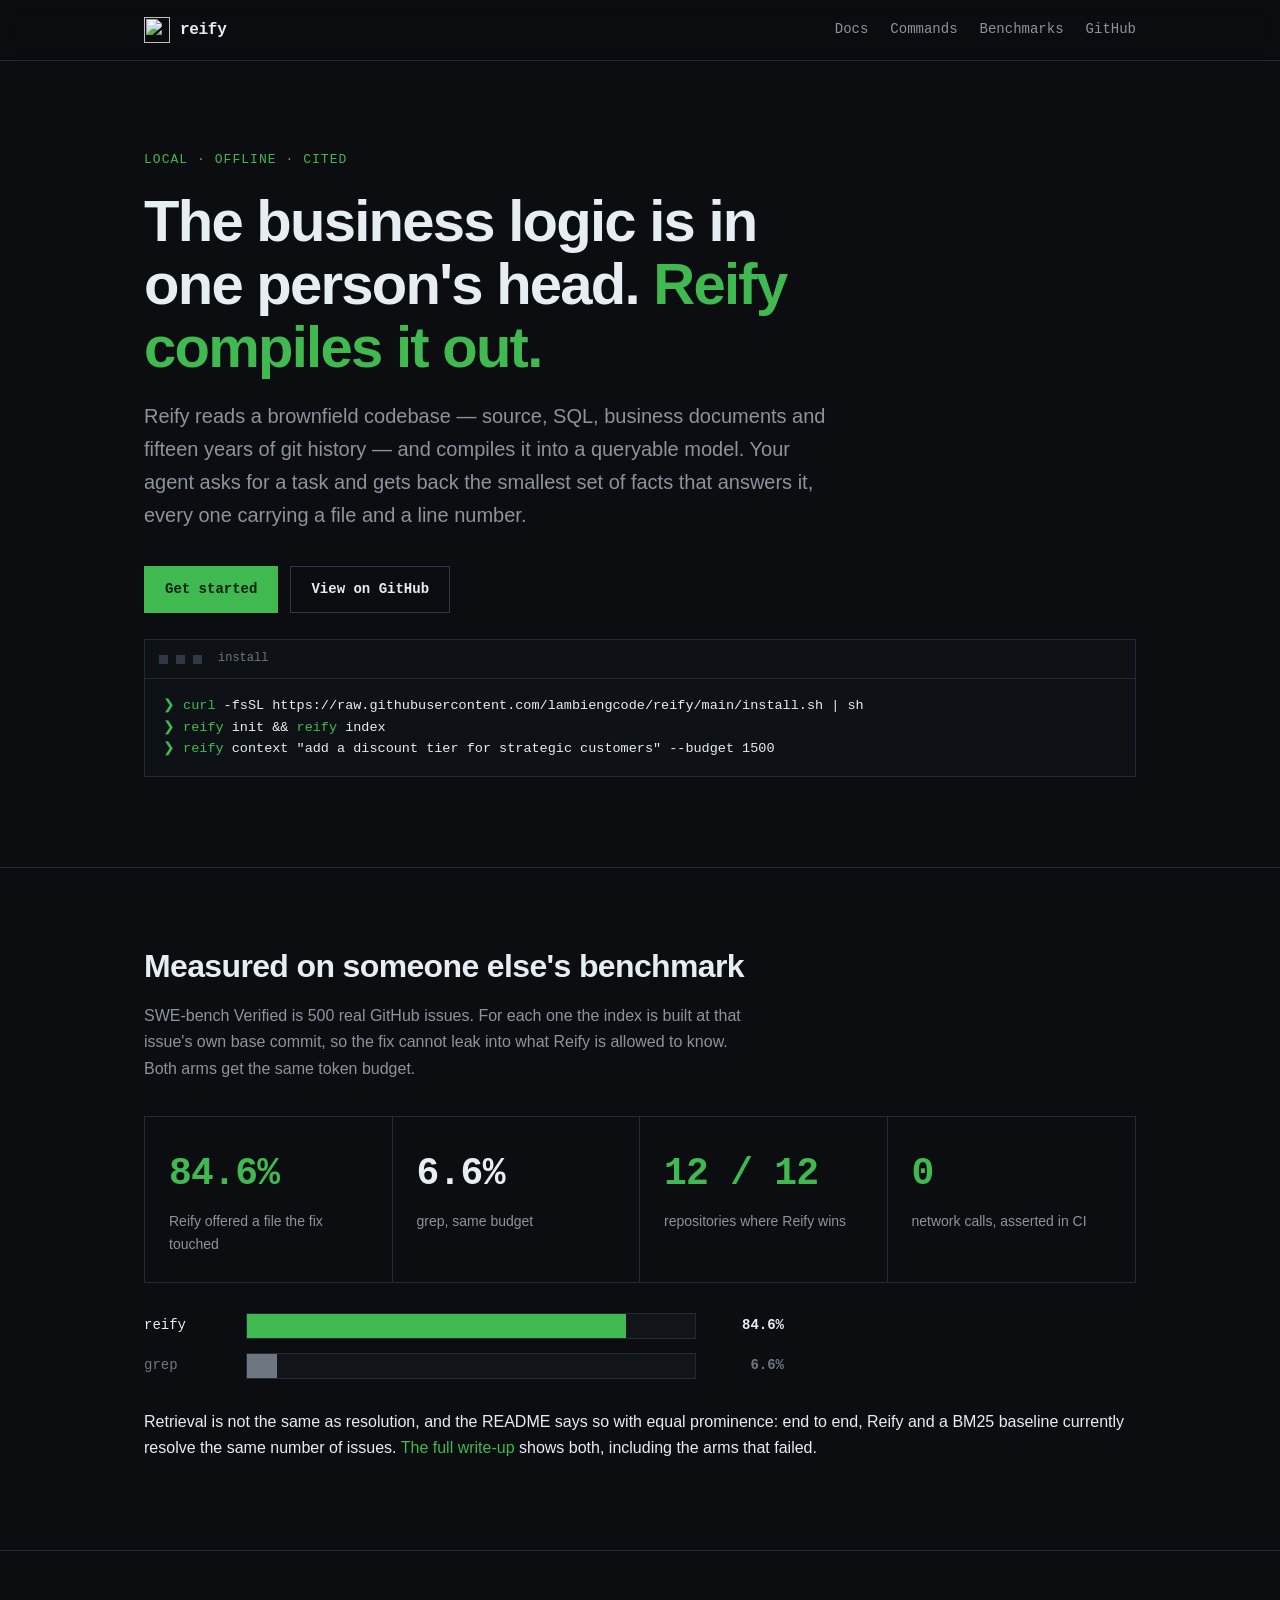
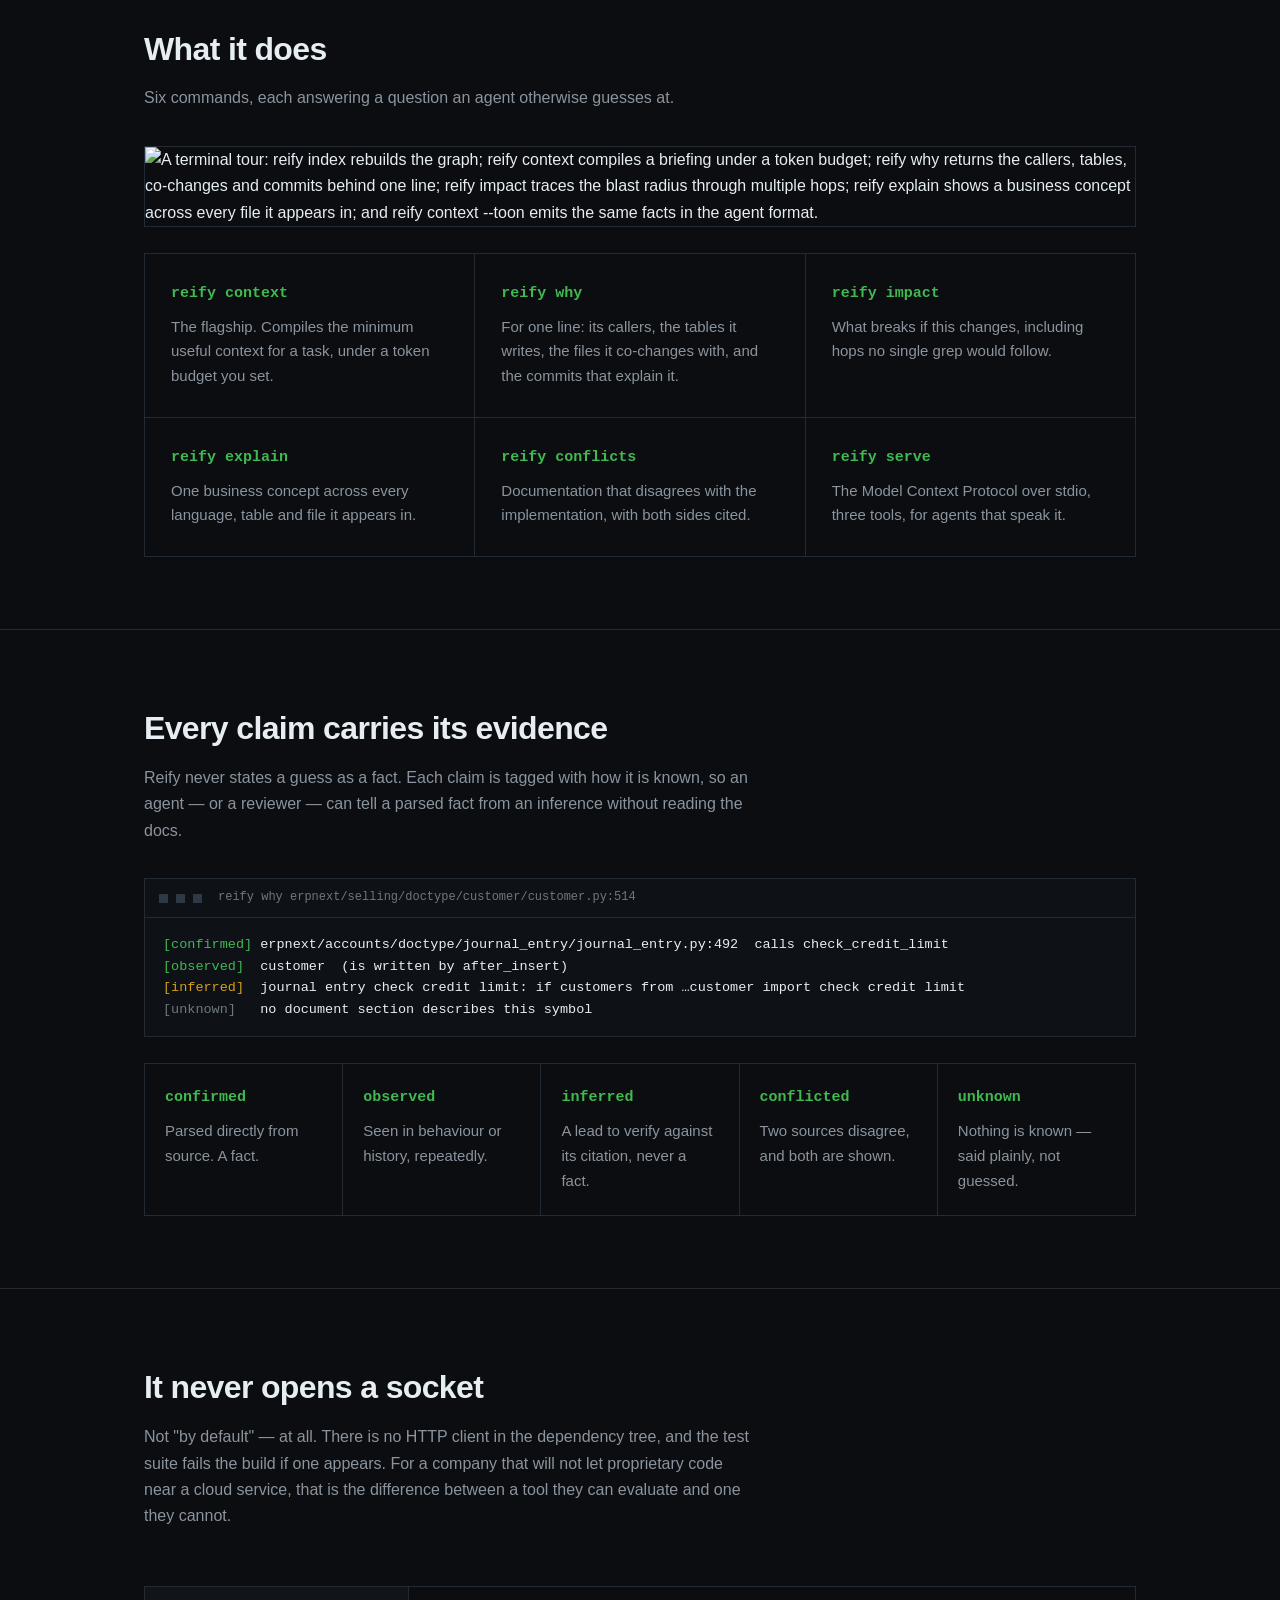
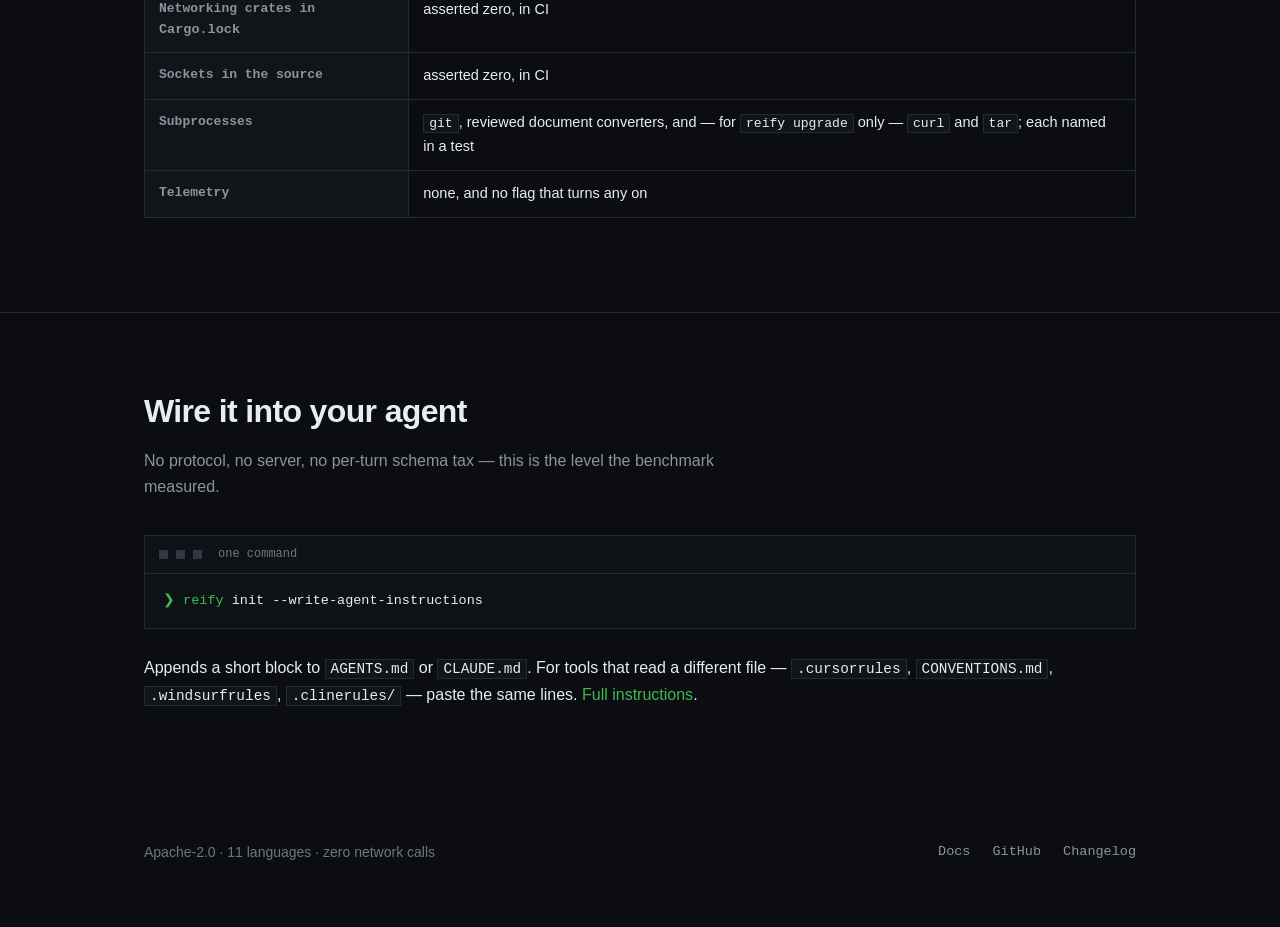
==== site/index.html @ 75bb4fc9 "docs: a documentation site, published to GitHub Pages Two pages and one stylesheet, hand-written. No" ====
<!doctype html>
<html lang="en">
<head>
<meta charset="utf-8">
<meta name="viewport" content="width=device-width, initial-scale=1">
<title>Reify — a local knowledge engine for AI coding agents</title>
<meta name="description" content="Reify compiles a brownfield codebase — source, SQL, business documents and git history — into a queryable knowledge graph, and hands your agent the smallest cited context it needs. Runs entirely offline.">
<meta property="og:title" content="Reify — a local knowledge engine for AI coding agents">
<meta property="og:description" content="On SWE-bench Verified it puts the file that had to change in front of the model 84.6% of the time. grep manages 6.6%. Never opens a socket.">
<meta property="og:image" content="assets/social-preview.png">
<meta name="twitter:card" content="summary_large_image">
<link rel="icon" href="assets/favicon.ico">
<link rel="stylesheet" href="style.css">
</head>
<body>

<header class="nav">
  <div class="wrap">
    <a class="brand" href="./"><img src="assets/icon-64.png" alt="">reify</a>
    <nav>
      <a href="docs.html">Docs</a>
      <a href="docs.html#commands">Commands</a>
      <a href="#measured">Benchmarks</a>
      <a href="https://github.com/lambiengcode/reify">GitHub</a>
    </nav>
  </div>
</header>

<div class="hero">
  <div class="wrap">
    <p class="eyebrow">local · offline · cited</p>
    <h1>The business logic is in one person's head. <em>Reify compiles it out.</em></h1>
    <p class="lede">
      Reify reads a brownfield codebase — source, SQL, business documents and fifteen
      years of git history — and compiles it into a queryable model. Your agent asks for
      a task and gets back the smallest set of facts that answers it, every one carrying
      a file and a line number.
    </p>
    <div class="cta">
      <a class="btn" href="docs.html">Get started</a>
      <a class="btn ghost" href="https://github.com/lambiengcode/reify">View on GitHub</a>
    </div>

    <div class="term">
      <div class="term-head"><span class="dot"></span><span class="dot"></span><span class="dot"></span><span style="margin-left:8px">install</span></div>
<pre><span class="c-prompt">❯</span> <span class="c-cmd">curl</span> -fsSL https://raw.githubusercontent.com/lambiengcode/reify/main/install.sh | sh
<span class="c-prompt">❯</span> <span class="c-cmd">reify</span> init &amp;&amp; <span class="c-cmd">reify</span> index
<span class="c-prompt">❯</span> <span class="c-cmd">reify</span> context <span class="c-str">"add a discount tier for strategic customers"</span> --budget 1500</pre>
    </div>
  </div>
</div>

<section id="measured">
  <div class="wrap">
    <h2>Measured on someone else's benchmark</h2>
    <p>
      SWE-bench Verified is 500 real GitHub issues. For each one the index is built at
      that issue's own base commit, so the fix cannot leak into what Reify is allowed to
      know. Both arms get the same token budget.
    </p>

    <div class="numbers">
      <div class="up"><b>84.6%</b><span>Reify offered a file the fix touched</span></div>
      <div><b>6.6%</b><span>grep, same budget</span></div>
      <div class="up"><b>12 / 12</b><span>repositories where Reify wins</span></div>
      <div class="up"><b>0</b><span>network calls, asserted in CI</span></div>
    </div>

    <div class="bars">
      <div class="bar-row"><span>reify</span><span class="track"><i class="fill" style="width:84.6%"></i></span><i>84.6%</i></div>
      <div class="bar-row"><span class="c-dim">grep</span><span class="track"><i class="fill grey" style="width:6.6%"></i></span><i class="c-dim">6.6%</i></div>
    </div>

    <p style="margin-top:30px">
      Retrieval is not the same as resolution, and the README says so with equal
      prominence: end to end, Reify and a BM25 baseline currently resolve the same
      number of issues. <a href="https://github.com/lambiengcode/reify#swe-bench-verified">The full write-up</a>
      shows both, including the arms that failed.
    </p>
  </div>
</section>

<section>
  <div class="wrap">
    <h2>What it does</h2>
    <p>Six commands, each answering a question an agent otherwise guesses at.</p>
    <img class="shot" src="assets/demo.gif" alt="A terminal tour: reify index rebuilds the graph; reify context compiles a briefing under a token budget; reify why returns the callers, tables, co-changes and commits behind one line; reify impact traces the blast radius through multiple hops; reify explain shows a business concept across every file it appears in; and reify context --toon emits the same facts in the agent format.">

    <div class="grid">
      <div class="card">
        <h3>reify context</h3>
        <p>The flagship. Compiles the minimum useful context for a task, under a token budget you set.</p>
      </div>
      <div class="card">
        <h3>reify why</h3>
        <p>For one line: its callers, the tables it writes, the files it co-changes with, and the commits that explain it.</p>
      </div>
      <div class="card">
        <h3>reify impact</h3>
        <p>What breaks if this changes, including hops no single grep would follow.</p>
      </div>
      <div class="card">
        <h3>reify explain</h3>
        <p>One business concept across every language, table and file it appears in.</p>
      </div>
      <div class="card">
        <h3>reify conflicts</h3>
        <p>Documentation that disagrees with the implementation, with both sides cited.</p>
      </div>
      <div class="card">
        <h3>reify serve</h3>
        <p>The Model Context Protocol over stdio, three tools, for agents that speak it.</p>
      </div>
    </div>
  </div>
</section>

<section>
  <div class="wrap">
    <h2>Every claim carries its evidence</h2>
    <p>
      Reify never states a guess as a fact. Each claim is tagged with how it is known,
      so an agent — or a reviewer — can tell a parsed fact from an inference without
      reading the docs.
    </p>
    <div class="term">
      <div class="term-head"><span class="dot"></span><span class="dot"></span><span class="dot"></span><span style="margin-left:8px">reify why erpnext/selling/doctype/customer/customer.py:514</span></div>
<pre><span class="c-ok">[confirmed]</span> erpnext/accounts/doctype/journal_entry/journal_entry.py:492  calls check_credit_limit
<span class="c-ok">[observed]</span>  customer  (is written by after_insert)
<span class="c-warn">[inferred]</span>  journal entry check credit limit: if customers from …customer import check credit limit
<span class="c-dim">[unknown]</span>   no document section describes this symbol</pre>
    </div>
    <div class="grid tight">
      <div class="card"><h3>confirmed</h3><p>Parsed directly from source. A fact.</p></div>
      <div class="card"><h3>observed</h3><p>Seen in behaviour or history, repeatedly.</p></div>
      <div class="card"><h3>inferred</h3><p>A lead to verify against its citation, never a fact.</p></div>
      <div class="card"><h3>conflicted</h3><p>Two sources disagree, and both are shown.</p></div>
      <div class="card"><h3>unknown</h3><p>Nothing is known — said plainly, not guessed.</p></div>
    </div>
  </div>
</section>

<section>
  <div class="wrap">
    <h2>It never opens a socket</h2>
    <p>
      Not "by default" — at all. There is no HTTP client in the dependency tree, and the
      test suite fails the build if one appears. For a company that will not let
      proprietary code near a cloud service, that is the difference between a tool they
      can evaluate and one they cannot.
    </p>
    <div class="scroll">
      <table>
        <tr><th>Networking crates in <code>Cargo.lock</code></th><td>asserted zero, in CI</td></tr>
        <tr><th>Sockets in the source</th><td>asserted zero, in CI</td></tr>
        <tr><th>Subprocesses</th><td><code>git</code>, reviewed document converters, and — for <code>reify upgrade</code> only — <code>curl</code> and <code>tar</code>; each named in a test</td></tr>
        <tr><th>Telemetry</th><td>none, and no flag that turns any on</td></tr>
      </table>
    </div>
  </div>
</section>

<section style="border-bottom:0">
  <div class="wrap">
    <h2>Wire it into your agent</h2>
    <p>No protocol, no server, no per-turn schema tax — this is the level the benchmark measured.</p>
    <div class="term">
      <div class="term-head"><span class="dot"></span><span class="dot"></span><span class="dot"></span><span style="margin-left:8px">one command</span></div>
<pre><span class="c-prompt">❯</span> <span class="c-cmd">reify</span> init --write-agent-instructions</pre>
    </div>
    <p>
      Appends a short block to <code>AGENTS.md</code> or <code>CLAUDE.md</code>. For tools
      that read a different file — <code>.cursorrules</code>, <code>CONVENTIONS.md</code>,
      <code>.windsurfrules</code>, <code>.clinerules/</code> — paste the same lines.
      <a href="docs.html#agents">Full instructions</a>.
    </p>
  </div>
</section>

<footer>
  <div class="wrap">
    <span>Apache-2.0 · 11 languages · zero network calls</span>
    <nav>
      <a href="docs.html">Docs</a>
      <a href="https://github.com/lambiengcode/reify">GitHub</a>
      <a href="https://github.com/lambiengcode/reify/blob/main/CHANGELOG.md">Changelog</a>
    </nav>
  </div>
</footer>

</body>
</html>
---- site/style.css ----
/* Reify documentation site.
 *
 * Hand-written, no generator and no build step: the site is three files plus the
 * assets the README already carries, so publishing it cannot break in a toolchain
 * nobody on this project maintains.
 *
 * Dark only, deliberately. This is a tool for people who spend the day in a terminal,
 * and a single committed palette is one fewer thing that can be subtly wrong in a
 * theme nobody checked. */

*,
*::before,
*::after {
  box-sizing: border-box;
  border-radius: 0;          /* sharp corners are the house style; no exceptions */
}

:root {
  --bg: #0b0d10;
  --panel: #11151a;
  --panel-2: #0e1216;
  --line: #222a33;
  --line-bright: #2f3945;
  --ink: #e6edf3;
  --muted: #8b949e;
  --dim: #6e7781;
  --accent: #3fb950;
  --accent-dim: #2da44e;
  --amber: #d4a017;
  --mono: ui-monospace, SFMono-Regular, "SF Mono", "JetBrains Mono", Menlo, monospace;
  --sans: -apple-system, BlinkMacSystemFont, "Segoe UI", Inter, Helvetica, Arial, sans-serif;
  --gutter: clamp(20px, 5vw, 64px);
}

html { scroll-behavior: smooth; }

body {
  margin: 0;
  background: var(--bg);
  color: var(--ink);
  font-family: var(--sans);
  font-size: 16px;
  line-height: 1.65;
  -webkit-font-smoothing: antialiased;
}

a { color: var(--accent); text-decoration: none; }
a:hover { text-decoration: underline; text-underline-offset: 3px; }

.wrap { max-width: 1120px; margin: 0 auto; padding: 0 var(--gutter); }

/* ---------- nav ---------------------------------------------------------- */

.nav {
  position: sticky;
  top: 0;
  z-index: 20;
  background: rgba(11, 13, 16, 0.92);
  backdrop-filter: blur(8px);
  border-bottom: 1px solid var(--line);
}
.nav .wrap { display: flex; align-items: center; gap: 28px; height: 60px; }
.brand { display: flex; align-items: center; gap: 10px; font-family: var(--mono); font-weight: 700; letter-spacing: -0.02em; color: var(--ink); }
.brand img { width: 26px; height: 26px; display: block; }
.nav nav { display: flex; gap: 22px; margin-left: auto; font-family: var(--mono); font-size: 14px; }
.nav nav a { color: var(--muted); }
.nav nav a:hover, .nav nav a[aria-current] { color: var(--accent); text-decoration: none; }

/* ---------- hero --------------------------------------------------------- */

.hero { padding: 88px 0 64px; border-bottom: 1px solid var(--line); }
.eyebrow {
  font-family: var(--mono); font-size: 13px; letter-spacing: 0.08em;
  text-transform: uppercase; color: var(--accent); margin: 0 0 20px;
}
.hero h1 {
  font-size: clamp(34px, 5.4vw, 58px); line-height: 1.08; letter-spacing: -0.03em;
  margin: 0 0 22px; font-weight: 800; max-width: 20ch;
}
.hero h1 em { font-style: normal; color: var(--accent); }
.lede { font-size: clamp(17px, 2vw, 20px); color: var(--muted); max-width: 62ch; margin: 0 0 34px; }

.cta { display: flex; flex-wrap: wrap; gap: 12px; align-items: center; }
.btn {
  display: inline-block; font-family: var(--mono); font-size: 14px; font-weight: 600;
  padding: 11px 20px; border: 1px solid var(--accent); color: #06210d;
  background: var(--accent);
}
.btn:hover { background: var(--accent-dim); border-color: var(--accent-dim); text-decoration: none; }
.btn.ghost { background: transparent; color: var(--ink); border-color: var(--line-bright); }
.btn.ghost:hover { border-color: var(--accent); color: var(--accent); background: transparent; }

/* ---------- terminal / code ---------------------------------------------- */

.term { border: 1px solid var(--line); background: var(--panel-2); margin: 26px 0; }
.term-head {
  display: flex; align-items: center; gap: 8px; padding: 9px 14px;
  border-bottom: 1px solid var(--line); font-family: var(--mono);
  font-size: 12px; color: var(--dim);
}
.dot { width: 9px; height: 9px; background: var(--line-bright); display: block; }
.term pre { margin: 0; padding: 16px 18px; overflow-x: auto; }
pre, code { font-family: var(--mono); font-size: 13.5px; }
pre { margin: 0; line-height: 1.6; }
p code, li code, td code {
  background: var(--panel); border: 1px solid var(--line);
  padding: 1px 5px; font-size: 0.9em; color: var(--ink);
}
.c-prompt { color: var(--accent); }
.c-cmd { color: var(--accent); }
.c-ok { color: var(--accent); }
.c-warn { color: var(--amber); }
.c-dim { color: var(--dim); }
.c-str { color: var(--ink); }

/* ---------- sections ----------------------------------------------------- */

section { padding: 72px 0; border-bottom: 1px solid var(--line); }
section > .wrap > h2 {
  font-size: clamp(24px, 3vw, 32px); letter-spacing: -0.02em; margin: 0 0 10px; font-weight: 700;
}
section > .wrap > h2 + p { color: var(--muted); max-width: 68ch; margin: 0 0 34px; }
h3 { font-size: 19px; letter-spacing: -0.01em; margin: 34px 0 10px; }

/* ---------- measurement band --------------------------------------------- */

.numbers { display: grid; grid-template-columns: repeat(auto-fit, minmax(min(240px, 100%), 1fr)); border: 1px solid var(--line); }
.numbers div { padding: 26px 24px; border-right: 1px solid var(--line); }
.numbers div:last-child { border-right: 0; }
.numbers b { display: block; font-family: var(--mono); font-size: clamp(28px, 4vw, 38px); font-weight: 700; letter-spacing: -0.02em; }
.numbers .up b { color: var(--accent); }
.numbers span { display: block; color: var(--muted); font-size: 14px; margin-top: 4px; }

.bars { margin-top: 30px; display: grid; gap: 14px; max-width: 640px; }
.bar-row { display: grid; grid-template-columns: 88px 1fr 74px; gap: 14px; align-items: center; font-family: var(--mono); font-size: 14px; }
.track { height: 26px; background: var(--panel); border: 1px solid var(--line); }
.fill { height: 100%; background: var(--accent); display: block; }
.fill.grey { background: var(--dim); }
.bar-row i { font-style: normal; text-align: right; font-weight: 700; }

/* ---------- cards -------------------------------------------------------- */

/* The outer edge is drawn by the cards themselves, not by the container. A container
   border would sit on top of the last row's and last column's own borders and render
   as a double line. */
.grid { display: grid; gap: 0; grid-template-columns: repeat(auto-fit, minmax(min(280px, 100%), 1fr));
        border-top: 1px solid var(--line); border-left: 1px solid var(--line); }
.grid.tight { grid-template-columns: repeat(auto-fit, minmax(min(196px, 100%), 1fr)); }
.grid.tight .card { padding: 22px 20px; }
.card { padding: 28px 26px; border-right: 1px solid var(--line); border-bottom: 1px solid var(--line); }
.card h3 { margin: 0 0 8px; font-family: var(--mono); font-size: 15px; color: var(--accent); letter-spacing: 0; }
.card p { margin: 0; color: var(--muted); font-size: 15px; }

/* ---------- tables ------------------------------------------------------- */

table { width: 100%; border-collapse: collapse; margin: 22px 0; font-size: 14.5px; }
th, td { text-align: left; padding: 11px 14px; border: 1px solid var(--line); vertical-align: top; }
th { background: var(--panel); font-family: var(--mono); font-size: 13px; color: var(--muted); font-weight: 600; }
td code { white-space: nowrap; }
.scroll { overflow-x: auto; }

/* ---------- docs layout -------------------------------------------------- */

.docs { display: grid; grid-template-columns: 232px minmax(0, 1fr); gap: 48px; align-items: start; padding: 48px 0 96px; }
.side { position: sticky; top: 84px; font-family: var(--mono); font-size: 13.5px; border-left: 1px solid var(--line); }
.side strong { display: block; padding: 6px 0 6px 16px; color: var(--dim); font-weight: 600; text-transform: uppercase; letter-spacing: 0.07em; font-size: 11.5px; margin-top: 18px; }
.side strong:first-child { margin-top: 0; }
.side a { display: block; padding: 5px 0 5px 16px; color: var(--muted); margin-left: -1px; border-left: 1px solid transparent; }
.side a:hover { color: var(--accent); border-left-color: var(--accent); text-decoration: none; }
.doc h2 { font-size: 26px; letter-spacing: -0.02em; margin: 52px 0 12px; padding-top: 10px; }
.doc h2:first-child { margin-top: 0; }
.doc p, .doc li { color: var(--muted); }
.doc p strong, .doc li strong { color: var(--ink); }
.doc ul { padding-left: 20px; }

.note { border-left: 2px solid var(--accent); background: var(--panel); padding: 14px 18px; margin: 22px 0; font-size: 15px; color: var(--muted); }
.note b { color: var(--ink); }

/* ---------- footer ------------------------------------------------------- */

footer { padding: 44px 0 64px; color: var(--dim); font-size: 14px; }
footer .wrap { display: flex; flex-wrap: wrap; gap: 18px 32px; align-items: center; }
footer nav { display: flex; gap: 22px; margin-left: auto; font-family: var(--mono); font-size: 13.5px; }
footer a { color: var(--muted); }

img.shot { width: 100%; display: block; border: 1px solid var(--line); margin: 26px 0; }

@media (max-width: 860px) {
  .docs { grid-template-columns: 1fr; gap: 24px; }
  .side { position: static; border-left: 0; border-bottom: 1px solid var(--line); padding-bottom: 12px; }
  .nav nav { gap: 16px; }
}
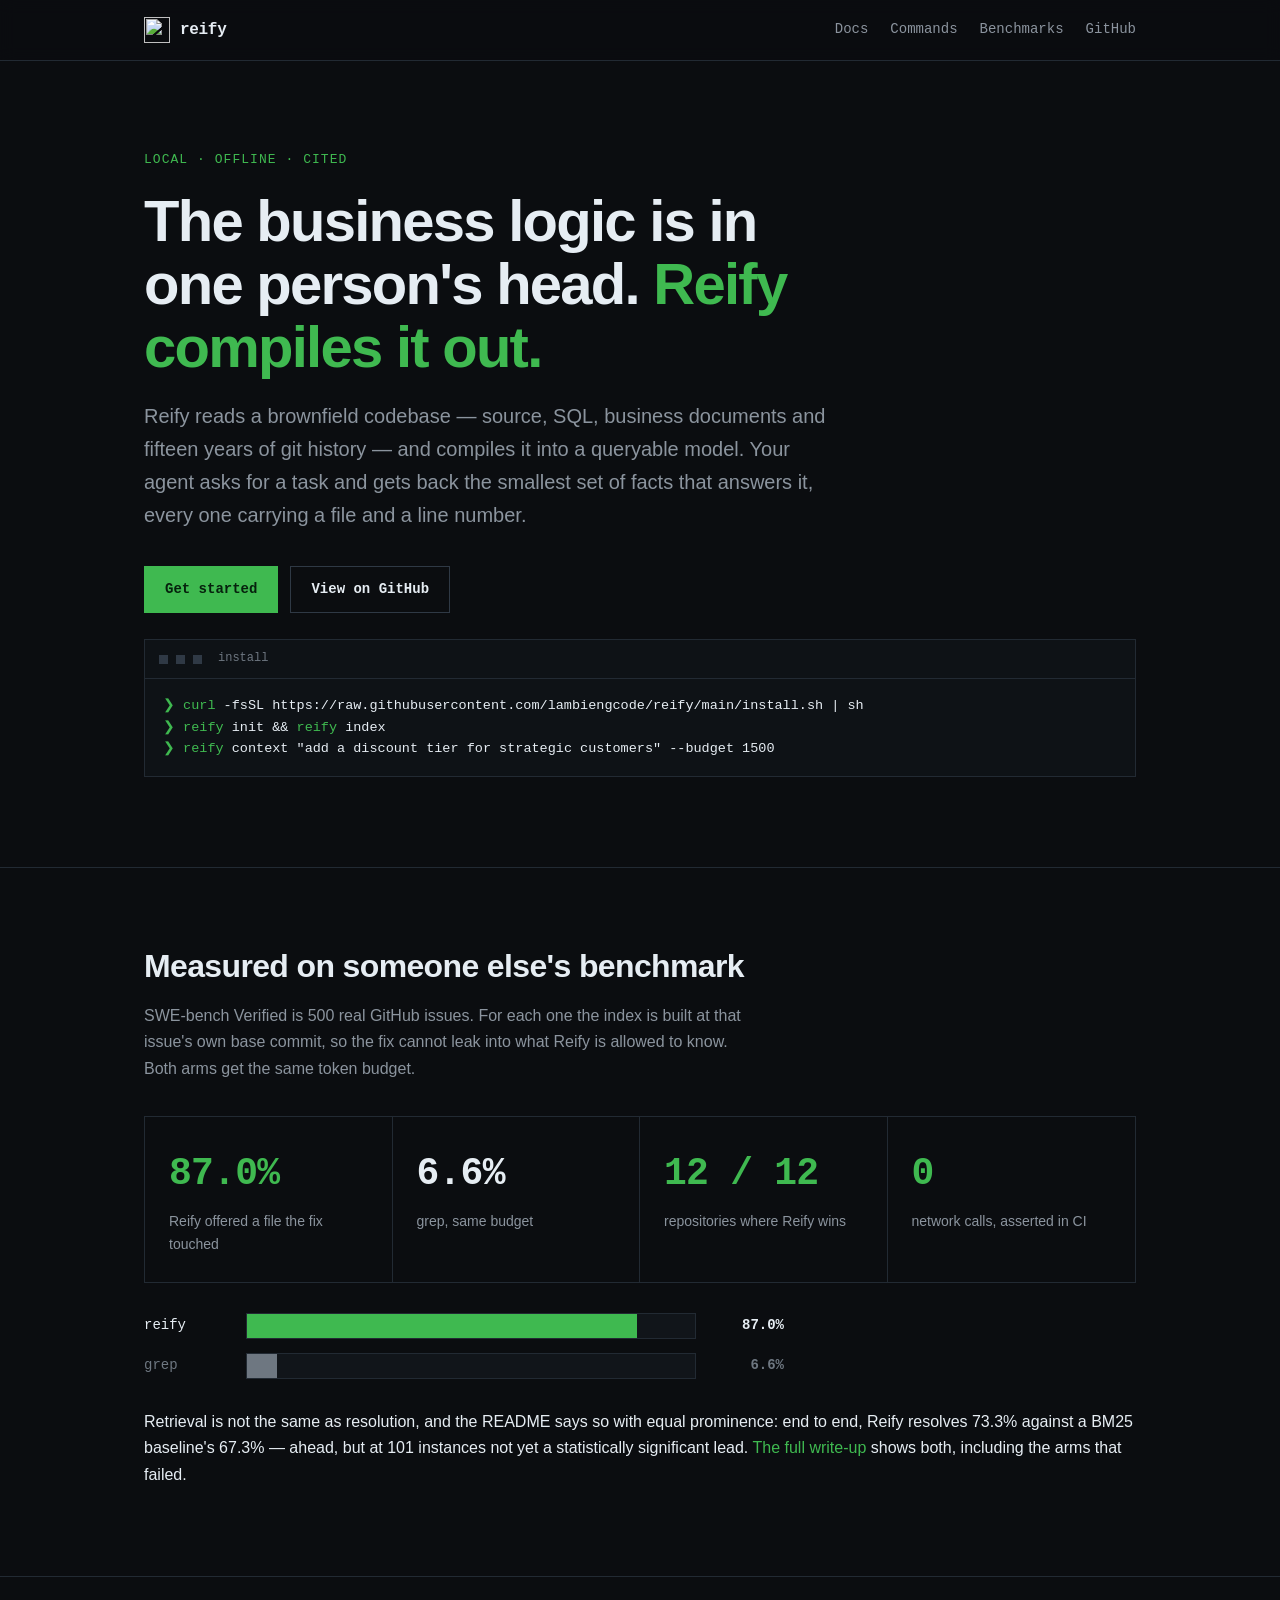
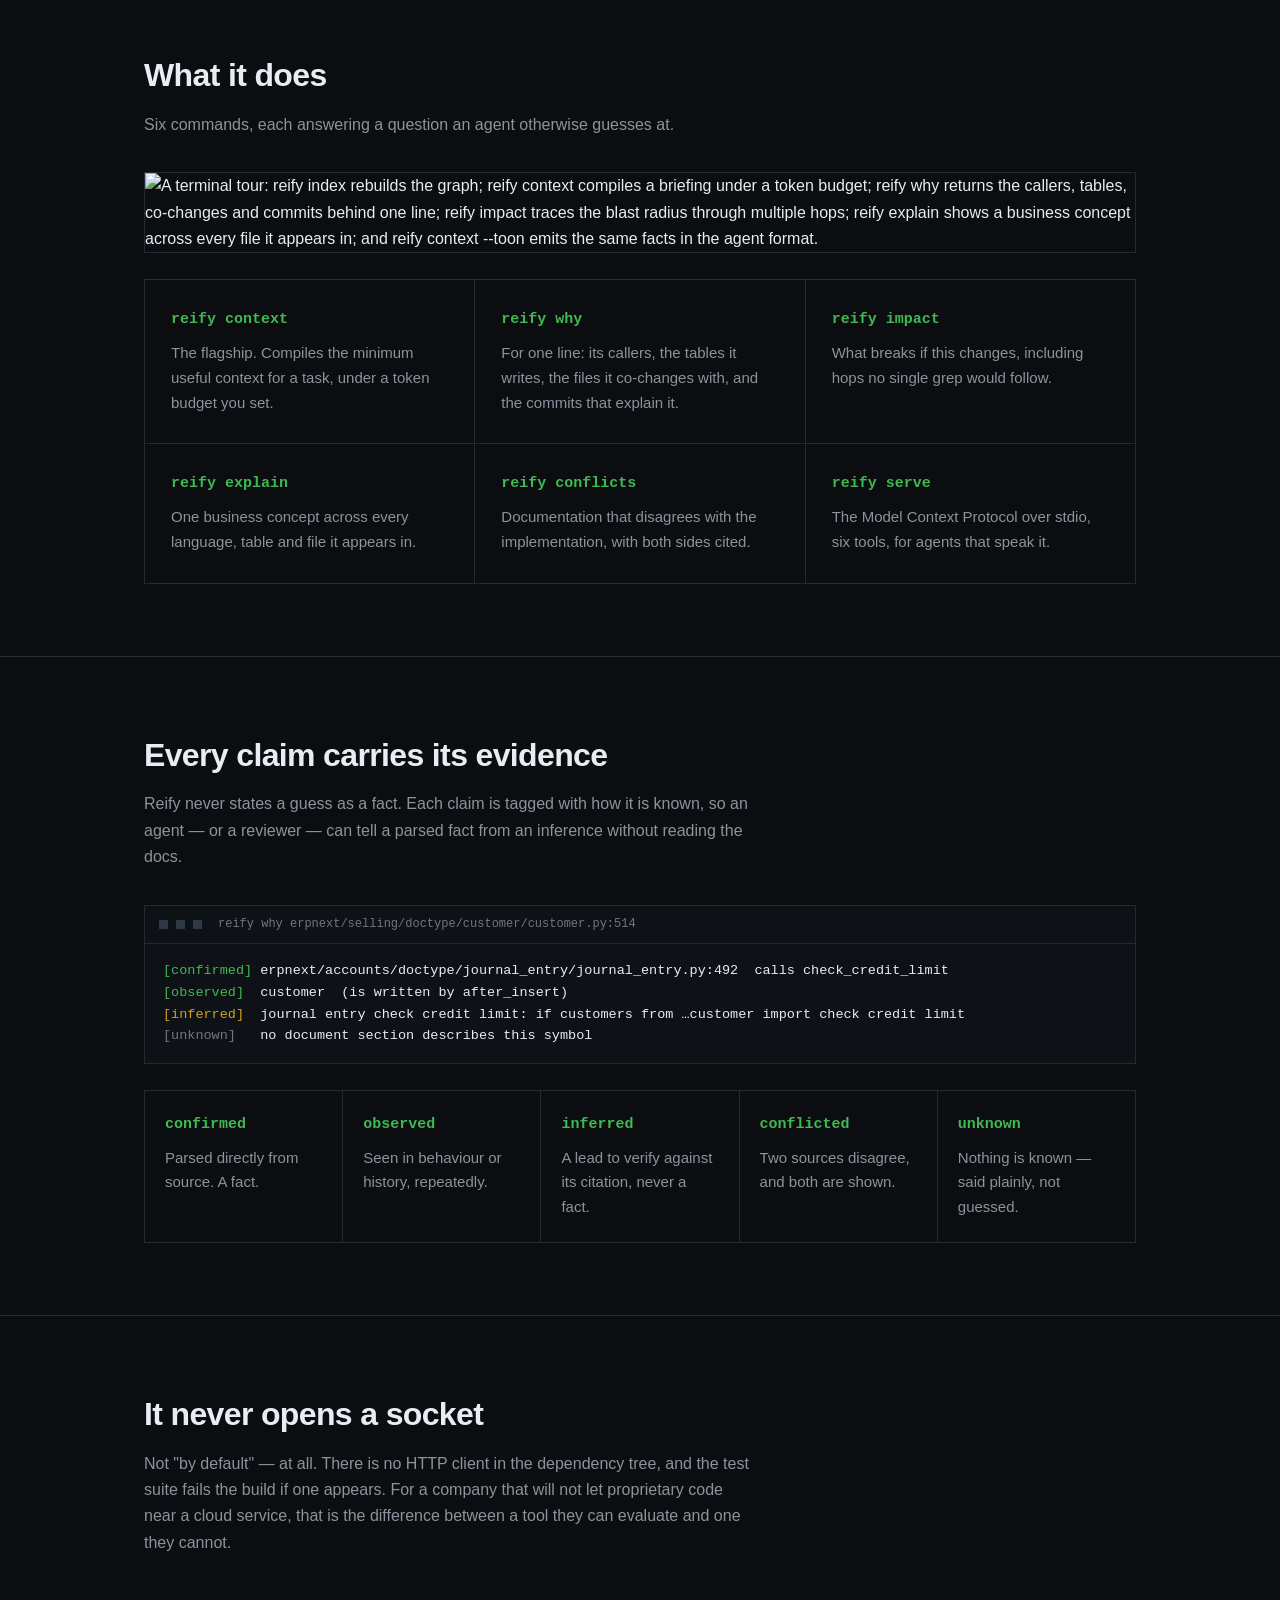
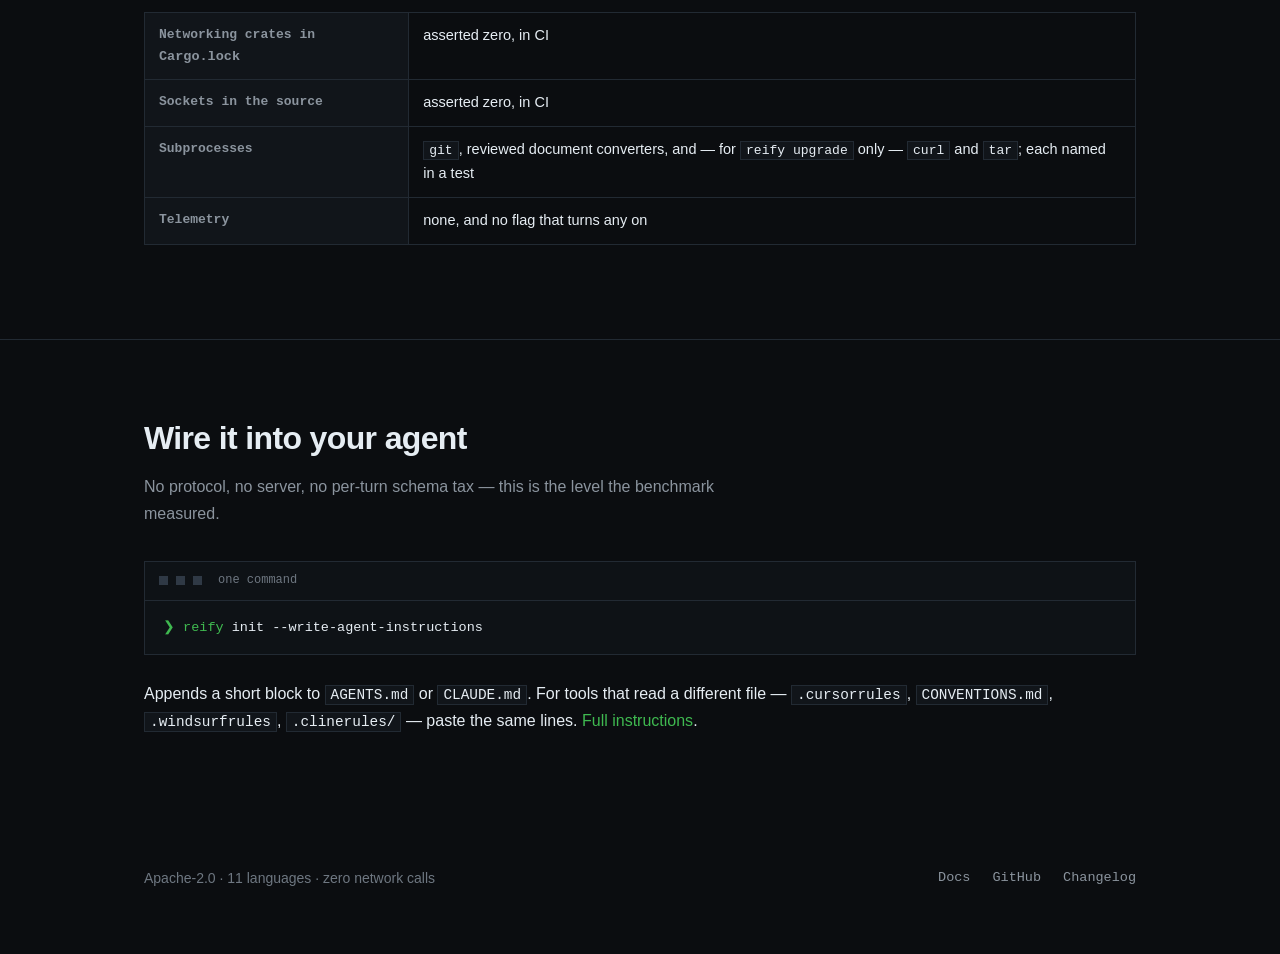
==== commit 870905b9: "docs: the measured numbers, and a driver that reproduces them Every SWE-bench figure re-measured aga" ====
--- a/site/index.html
+++ b/site/index.html
@@ -6,7 +6,7 @@
 <title>Reify — a local knowledge engine for AI coding agents</title>
 <meta name="description" content="Reify compiles a brownfield codebase — source, SQL, business documents and git history — into a queryable knowledge graph, and hands your agent the smallest cited context it needs. Runs entirely offline.">
 <meta property="og:title" content="Reify — a local knowledge engine for AI coding agents">
-<meta property="og:description" content="On SWE-bench Verified it puts the file that had to change in front of the model 84.6% of the time. grep manages 6.6%. Never opens a socket.">
+<meta property="og:description" content="On SWE-bench Verified it puts the file that had to change in front of the model 87.0% of the time. grep manages 6.6%. Never opens a socket.">
 <meta property="og:image" content="assets/social-preview.png">
 <meta name="twitter:card" content="summary_large_image">
 <link rel="icon" href="assets/favicon.ico">
@@ -60,21 +60,22 @@
     </p>
 
     <div class="numbers">
-      <div class="up"><b>84.6%</b><span>Reify offered a file the fix touched</span></div>
+      <div class="up"><b>87.0%</b><span>Reify offered a file the fix touched</span></div>
       <div><b>6.6%</b><span>grep, same budget</span></div>
       <div class="up"><b>12 / 12</b><span>repositories where Reify wins</span></div>
       <div class="up"><b>0</b><span>network calls, asserted in CI</span></div>
     </div>
 
     <div class="bars">
-      <div class="bar-row"><span>reify</span><span class="track"><i class="fill" style="width:84.6%"></i></span><i>84.6%</i></div>
+      <div class="bar-row"><span>reify</span><span class="track"><i class="fill" style="width:87.0%"></i></span><i>87.0%</i></div>
       <div class="bar-row"><span class="c-dim">grep</span><span class="track"><i class="fill grey" style="width:6.6%"></i></span><i class="c-dim">6.6%</i></div>
     </div>
 
     <p style="margin-top:30px">
       Retrieval is not the same as resolution, and the README says so with equal
-      prominence: end to end, Reify and a BM25 baseline currently resolve the same
-      number of issues. <a href="https://github.com/lambiengcode/reify#swe-bench-verified">The full write-up</a>
+      prominence: end to end, Reify resolves 73.3% against a BM25 baseline's 67.3% —
+      ahead, but at 101 instances not yet a statistically significant lead.
+      <a href="https://github.com/lambiengcode/reify#swe-bench-verified">The full write-up</a>
       shows both, including the arms that failed.
     </p>
   </div>
@@ -109,7 +110,7 @@
       </div>
       <div class="card">
         <h3>reify serve</h3>
-        <p>The Model Context Protocol over stdio, three tools, for agents that speak it.</p>
+        <p>The Model Context Protocol over stdio, six tools, for agents that speak it.</p>
       </div>
     </div>
   </div>
